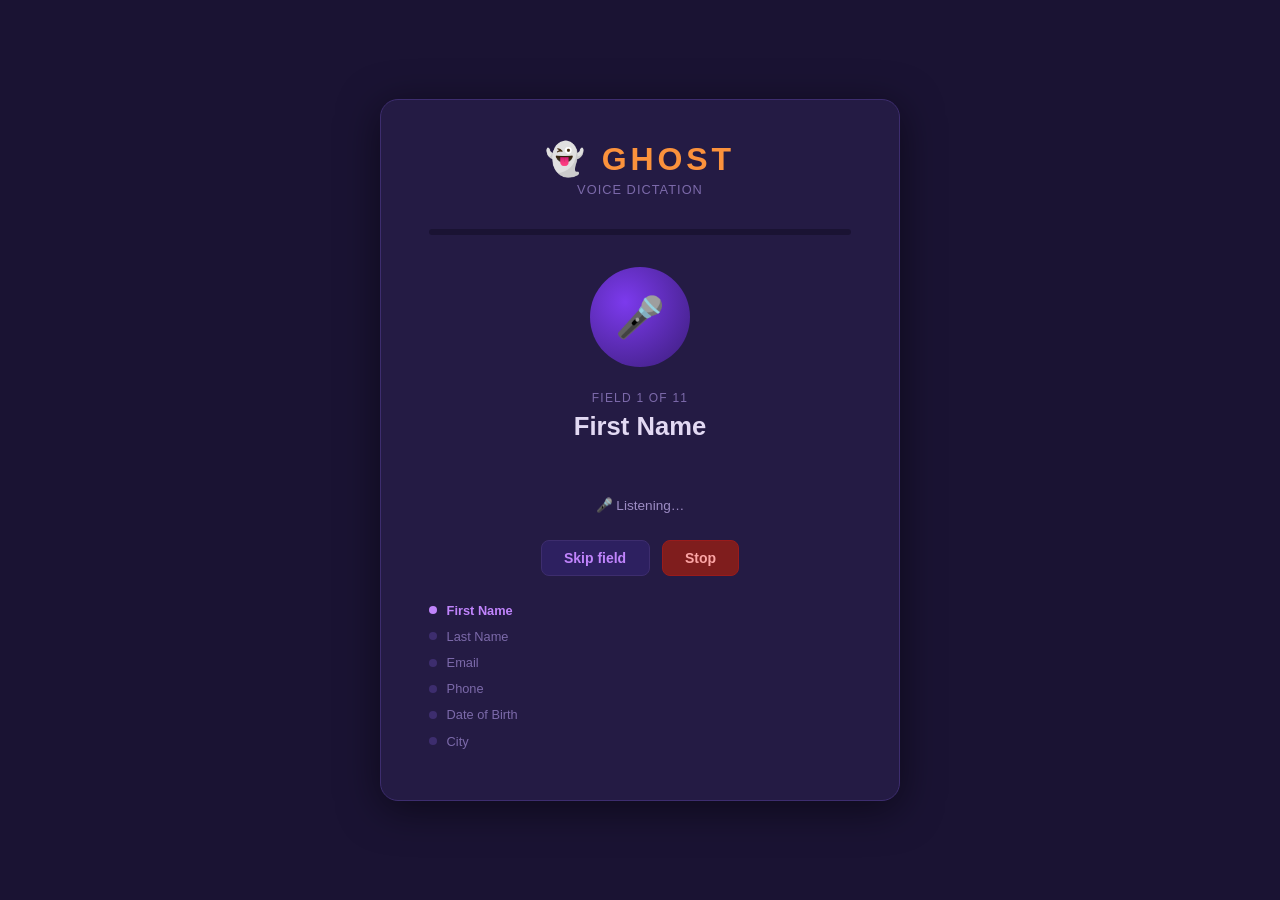
==== popup/dictation.html @ 05493c3d "dictation limited" ====
<!DOCTYPE html>
<html lang="en">
<head>
  <meta charset="UTF-8" />
  <title>GHOST — Dictation</title>
  <style>
    *, *::before, *::after { box-sizing: border-box; margin: 0; padding: 0; }

    body {
      font-family: -apple-system, BlinkMacSystemFont, 'Segoe UI', sans-serif;
      background: #1a1333;
      color: #e2d9f3;
      min-height: 100vh;
      display: flex;
      flex-direction: column;
      align-items: center;
      justify-content: center;
      padding: 2rem;
    }

    .card {
      background: #241b44;
      border: 1px solid #3d2d6e;
      border-radius: 18px;
      padding: 2.5rem 3rem;
      max-width: 520px;
      width: 100%;
      text-align: center;
      box-shadow: 0 8px 40px rgba(0,0,0,0.5);
    }

    .logo {
      font-size: 2rem;
      font-weight: 800;
      color: #c084fc;
      letter-spacing: 0.12em;
      margin-bottom: 0.25rem;
    }
    .logo span { color: #fb923c; }

    .subtitle {
      font-size: 0.8rem;
      color: #7c6aaa;
      margin-bottom: 2rem;
      letter-spacing: 0.08em;
      text-transform: uppercase;
    }

    /* Progress */
    .progress-wrap {
      background: #1a1333;
      border-radius: 99px;
      height: 6px;
      margin-bottom: 2rem;
      overflow: hidden;
    }
    .progress-bar {
      height: 100%;
      background: linear-gradient(90deg, #7c3aed, #fb923c);
      border-radius: 99px;
      transition: width 0.4s ease;
    }

    /* Mic orb */
    .orb-wrap {
      position: relative;
      width: 100px;
      height: 100px;
      margin: 0 auto 1.5rem;
    }
    .orb {
      width: 100px;
      height: 100px;
      border-radius: 50%;
      background: radial-gradient(circle at 35% 35%, #7c3aed, #3b1d7a);
      display: flex;
      align-items: center;
      justify-content: center;
      font-size: 2.5rem;
      position: relative;
      z-index: 1;
      transition: transform 0.2s;
    }
    .orb.listening {
      animation: pulse-orb 1.2s ease-in-out infinite;
    }
    .orb.done-orb { background: radial-gradient(circle at 35% 35%, #16a34a, #064e1e); }
    .orb.error-orb { background: radial-gradient(circle at 35% 35%, #dc2626, #7f1d1d); }

    @keyframes pulse-orb {
      0%, 100% { box-shadow: 0 0 0 0 rgba(124,58,237,0.5); transform: scale(1); }
      50%       { box-shadow: 0 0 0 18px rgba(124,58,237,0); transform: scale(1.04); }
    }

    /* Field display */
    .field-label {
      font-size: 0.75rem;
      color: #7c6aaa;
      text-transform: uppercase;
      letter-spacing: 0.1em;
      margin-bottom: 0.4rem;
    }
    .field-name {
      font-size: 1.6rem;
      font-weight: 700;
      color: #e2d9f3;
      margin-bottom: 0.5rem;
    }
    .field-value {
      font-size: 1rem;
      color: #c084fc;
      min-height: 1.5rem;
      margin-bottom: 1.5rem;
      font-style: italic;
    }

    .status {
      font-size: 0.85rem;
      color: #9d8cc4;
      margin-bottom: 1.5rem;
      min-height: 1.2rem;
    }
    .status.err { color: #f87171; }
    .status.ok  { color: #4ade80; }

    /* Buttons */
    .btn-row {
      display: flex;
      gap: 0.75rem;
      justify-content: center;
    }
    button {
      padding: 0.55rem 1.4rem;
      border-radius: 8px;
      border: none;
      cursor: pointer;
      font-size: 0.875rem;
      font-weight: 600;
      transition: opacity 0.15s, transform 0.1s;
    }
    button:active { transform: scale(0.97); }
    button:disabled { opacity: 0.4; cursor: default; }

    .btn-skip {
      background: #2d2060;
      color: #c084fc;
      border: 1px solid #3d2d6e;
    }
    .btn-stop {
      background: #7f1d1d;
      color: #fca5a5;
      border: 1px solid #991b1b;
    }
    .btn-close {
      background: #16a34a;
      color: #dcfce7;
    }

    /* Step list */
    .steps {
      display: flex;
      flex-direction: column;
      gap: 0.3rem;
      margin-top: 1.5rem;
      text-align: left;
      max-height: 160px;
      overflow-y: auto;
    }
    .step {
      display: flex;
      align-items: center;
      gap: 0.6rem;
      font-size: 0.8rem;
      color: #7c6aaa;
      padding: 0.2rem 0;
    }
    .step.current { color: #c084fc; font-weight: 600; }
    .step.done    { color: #4ade80; }
    .step-dot {
      width: 8px; height: 8px;
      border-radius: 50%;
      background: #3d2d6e;
      flex-shrink: 0;
    }
    .step.current .step-dot { background: #c084fc; }
    .step.done    .step-dot { background: #4ade80; }
  </style>
</head>
<body>
  <div class="card">
    <div class="logo">👻 <span>GHOST</span></div>
    <div class="subtitle">Voice Dictation</div>

    <div class="progress-wrap">
      <div class="progress-bar" id="progressBar" style="width:0%"></div>
    </div>

    <div class="orb-wrap">
      <div class="orb listening" id="orb">🎤</div>
    </div>

    <div class="field-label" id="fieldLabel">Starting…</div>
    <div class="field-name"  id="fieldName">—</div>
    <div class="field-value" id="fieldValue"></div>
    <div class="status"      id="status">Waiting for microphone permission…</div>

    <div class="btn-row" id="btnRow">
      <button class="btn-skip" id="skipBtn">Skip field</button>
      <button class="btn-stop" id="stopBtn">Stop</button>
    </div>

    <div class="steps" id="stepsList"></div>
  </div>

  <script src="dictation.js"></script>
</body>
</html>
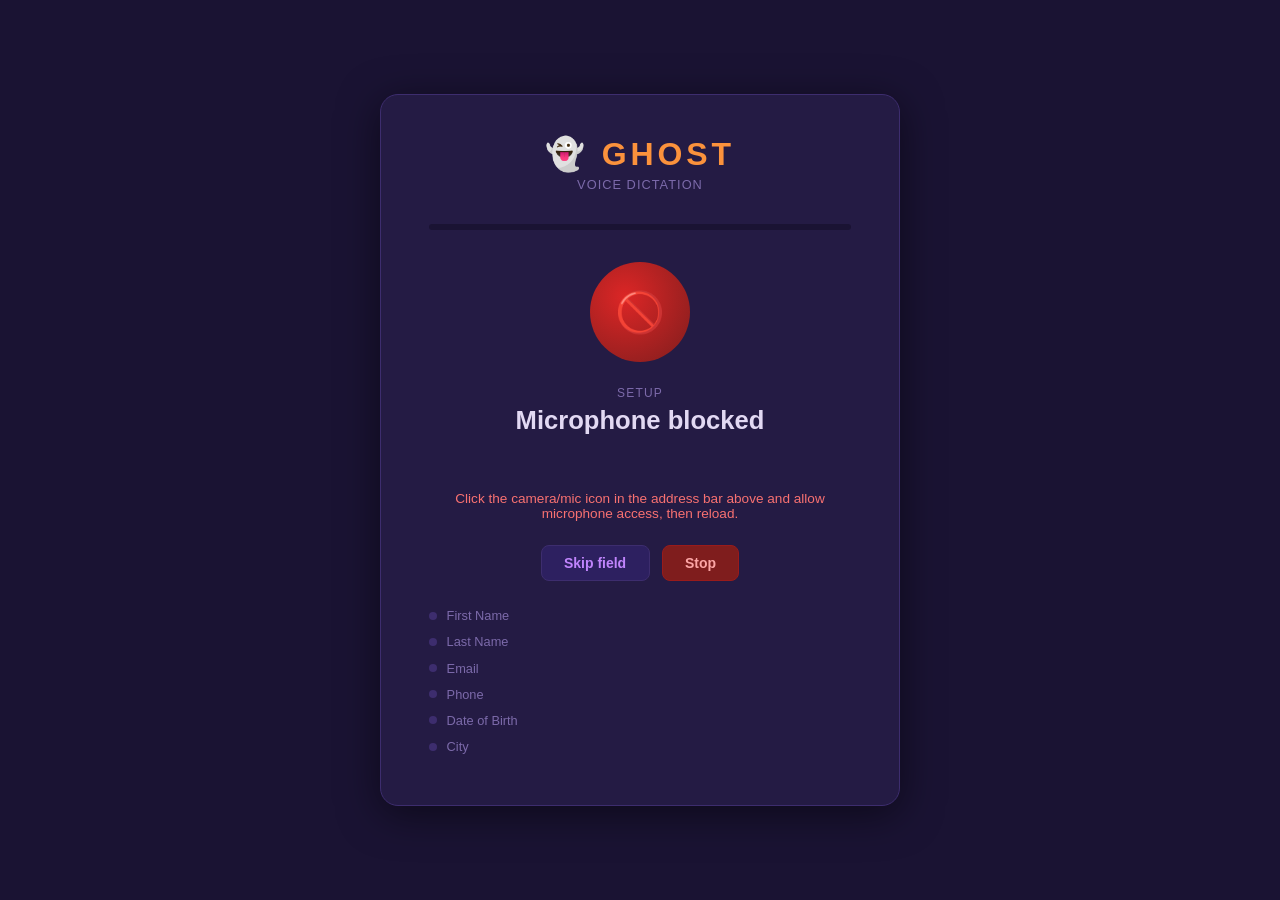
==== commit c2e55e4e: "dictation updates" ====
--- a/popup/dictation.html
+++ b/popup/dictation.html
@@ -184,6 +184,50 @@
     }
     .step.current .step-dot { background: #c084fc; }
     .step.done    .step-dot { background: #4ade80; }
+
+    /* Mic level meter */
+    .mic-meter {
+      display: none;
+      margin: 0.75rem auto 0.5rem;
+      background: #1a1333;
+      border-radius: 99px;
+      height: 8px;
+      width: 80%;
+      overflow: hidden;
+    }
+    .mic-bar {
+      height: 100%;
+      width: 0%;
+      border-radius: 99px;
+      background: linear-gradient(90deg, #7c3aed, #fb923c);
+      transition: width 0.05s linear;
+    }
+    .mic-label {
+      font-size: 0.7rem;
+      color: #7c6aaa;
+      margin-bottom: 0.5rem;
+      display: none;
+    }
+
+    /* Text fallback input */
+    .text-input {
+      display: none;
+      width: 100%;
+      margin: 0.75rem 0 0.5rem;
+      padding: 0.6rem 0.9rem;
+      background: #1a1333;
+      border: 1px solid #3d2d6e;
+      border-radius: 8px;
+      color: #e2d9f3;
+      font-size: 0.9rem;
+    }
+    .text-input:focus { outline: none; border-color: #7c3aed; }
+    .btn-text-submit {
+      display: none;
+      background: #7c3aed;
+      color: #fff;
+      margin-top: 0.25rem;
+    }
   </style>
 </head>
 <body>
@@ -202,7 +246,14 @@
     <div class="field-label" id="fieldLabel">Starting…</div>
     <div class="field-name"  id="fieldName">—</div>
     <div class="field-value" id="fieldValue"></div>
-    <div class="status"      id="status">Waiting for microphone permission…</div>
+
+    <div class="mic-meter" id="micMeter"><div class="mic-bar" id="micBar"></div></div>
+    <div class="mic-label" id="micLabel">Mic level — if bar doesn't move when you speak, check your mic selection</div>
+
+    <div class="status" id="status">Waiting for microphone permission…</div>
+
+    <input  class="text-input"     id="textInput"  type="text" />
+    <button class="btn-text-submit" id="textSubmit">Submit ↵</button>
 
     <div class="btn-row" id="btnRow">
       <button class="btn-skip" id="skipBtn">Skip field</button>
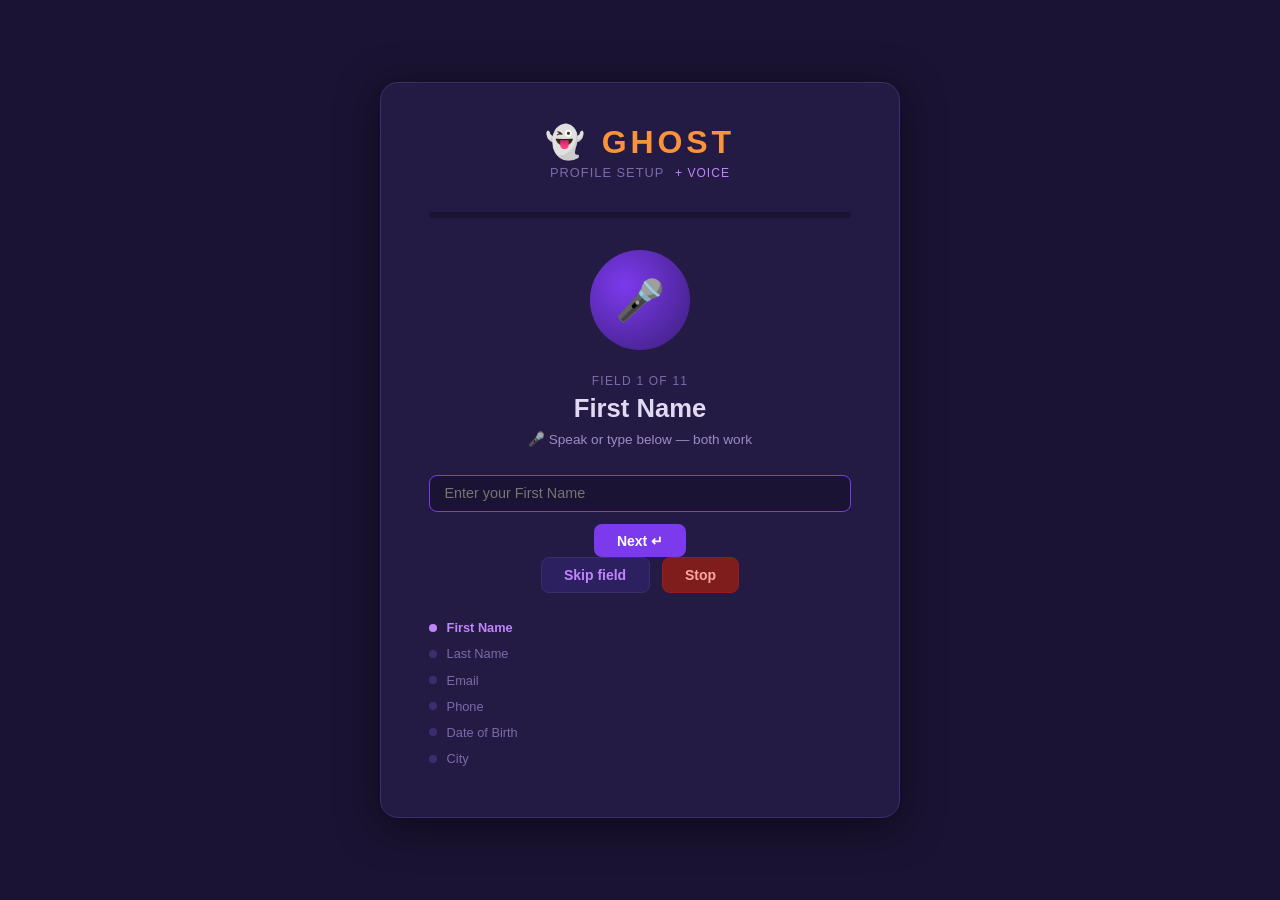
==== commit b1523355: "Pill update" ====
--- a/popup/dictation.html
+++ b/popup/dictation.html
@@ -233,7 +233,7 @@
 <body>
   <div class="card">
     <div class="logo">👻 <span>GHOST</span></div>
-    <div class="subtitle">Voice Dictation</div>
+    <div class="subtitle">Profile Setup <span id="voiceBadge" style="color:#c084fc;font-size:0.75rem;margin-left:0.4rem;">+ Voice</span></div>
 
     <div class="progress-wrap">
       <div class="progress-bar" id="progressBar" style="width:0%"></div>
@@ -245,15 +245,14 @@
 
     <div class="field-label" id="fieldLabel">Starting…</div>
     <div class="field-name"  id="fieldName">—</div>
-    <div class="field-value" id="fieldValue"></div>
 
     <div class="mic-meter" id="micMeter"><div class="mic-bar" id="micBar"></div></div>
-    <div class="mic-label" id="micLabel">Mic level — if bar doesn't move when you speak, check your mic selection</div>
-
-    <div class="status" id="status">Waiting for microphone permission…</div>
-
-    <input  class="text-input"     id="textInput"  type="text" />
-    <button class="btn-text-submit" id="textSubmit">Submit ↵</button>
+    <div class="mic-label" id="micLabel">Mic level — if bar doesn't move when you speak, check your mic</div>
+
+    <div class="status" id="status">Starting…</div>
+
+    <input  class="text-input"     id="textInput"  type="text" style="display:none" />
+    <button class="btn-text-submit" id="textSubmit" style="display:none">Next ↵</button>
 
     <div class="btn-row" id="btnRow">
       <button class="btn-skip" id="skipBtn">Skip field</button>
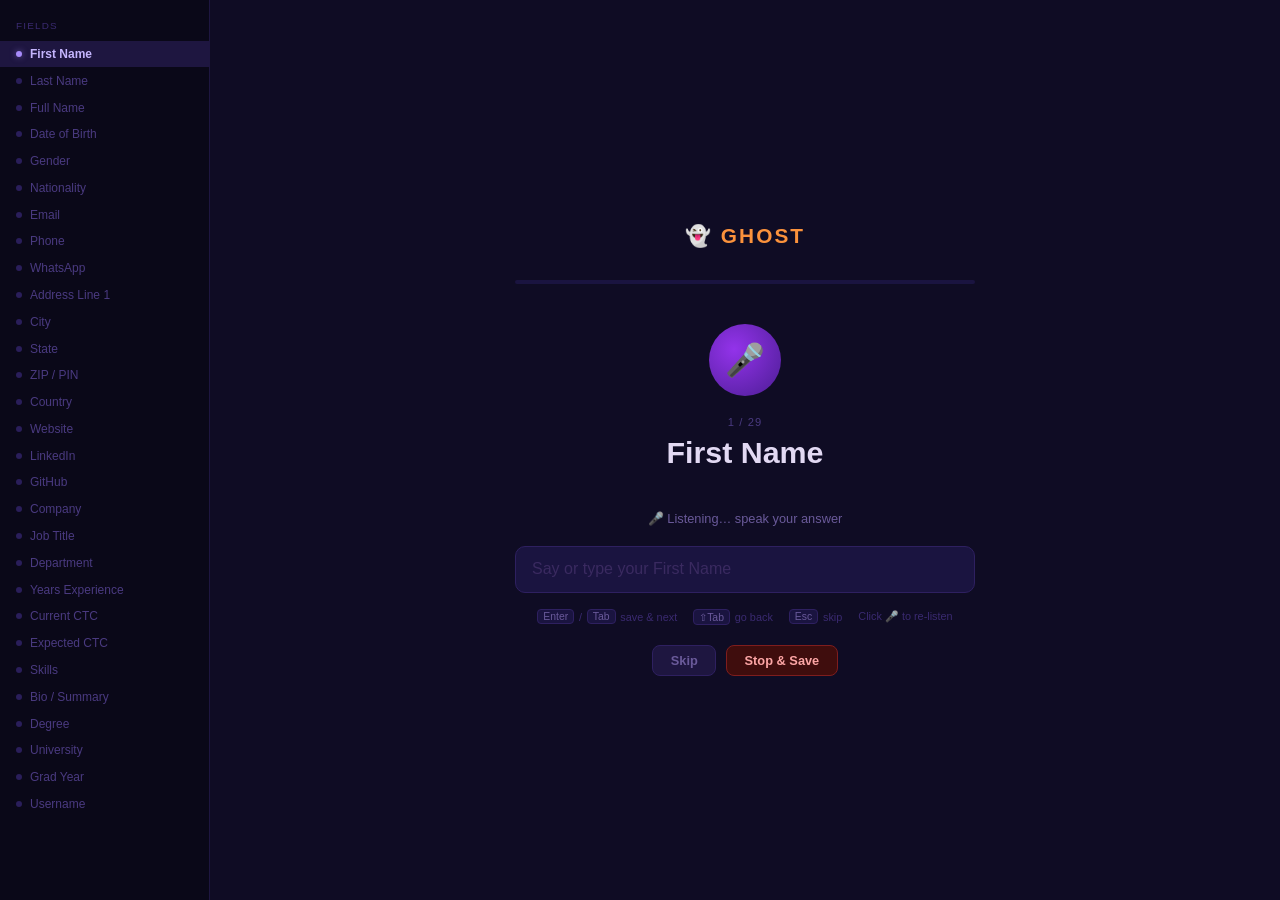
==== commit 93ae5e0f: "dictation" ====
--- a/popup/dictation.html
+++ b/popup/dictation.html
@@ -8,260 +8,282 @@
 
     body {
       font-family: -apple-system, BlinkMacSystemFont, 'Segoe UI', sans-serif;
-      background: #1a1333;
+      background: #0f0c24;
       color: #e2d9f3;
       min-height: 100vh;
+      display: flex;
+    }
+
+    .layout { display: flex; width: 100%; min-height: 100vh; }
+
+    /* ── Sidebar ── */
+    .sidebar {
+      width: 210px;
+      background: #0a0818;
+      border-right: 1px solid #1e1640;
+      padding: 1.25rem 0;
+      overflow-y: auto;
+      flex-shrink: 0;
+    }
+    .sidebar-title {
+      font-size: 0.62rem;
+      color: #3a2a70;
+      text-transform: uppercase;
+      letter-spacing: 0.12em;
+      padding: 0 1rem 0.6rem;
+    }
+    .step {
+      display: flex;
+      align-items: center;
+      gap: 0.5rem;
+      padding: 0.4rem 1rem;
+      cursor: pointer;
+      transition: background 0.1s;
+    }
+    .step:hover { background: #150f30; }
+    .step.current { background: #1e1640; }
+    .step-dot {
+      width: 6px; height: 6px;
+      border-radius: 50%;
+      background: #2a1e5a;
+      flex-shrink: 0;
+    }
+    .step.done    .step-dot { background: #4ade80; }
+    .step.current .step-dot { background: #a78bfa; box-shadow: 0 0 6px #a78bfa88; }
+    .step-label {
+      font-size: 0.75rem;
+      color: #4a3a80;
+      flex: 1;
+      white-space: nowrap;
+      overflow: hidden;
+      text-overflow: ellipsis;
+    }
+    .step.done    .step-label { color: #4ade80; }
+    .step.current .step-label { color: #c4b5fd; font-weight: 600; }
+    .step-val {
+      font-size: 0.62rem;
+      color: #3a2a60;
+      white-space: nowrap;
+      max-width: 70px;
+      overflow: hidden;
+      text-overflow: ellipsis;
+    }
+    .step.done .step-val { color: #166534; }
+
+    /* ── Main ── */
+    .main {
+      flex: 1;
       display: flex;
       flex-direction: column;
       align-items: center;
       justify-content: center;
-      padding: 2rem;
-    }
-
-    .card {
-      background: #241b44;
-      border: 1px solid #3d2d6e;
-      border-radius: 18px;
-      padding: 2.5rem 3rem;
-      max-width: 520px;
+      padding: 2.5rem 2rem;
+      gap: 0;
+    }
+
+    .logo {
+      font-size: 1.3rem;
+      font-weight: 800;
+      color: #a78bfa;
+      letter-spacing: 0.1em;
+      margin-bottom: 2rem;
+    }
+    .logo span { color: #fb923c; }
+
+    .progress-wrap {
       width: 100%;
-      text-align: center;
-      box-shadow: 0 8px 40px rgba(0,0,0,0.5);
-    }
-
-    .logo {
-      font-size: 2rem;
-      font-weight: 800;
-      color: #c084fc;
-      letter-spacing: 0.12em;
-      margin-bottom: 0.25rem;
-    }
-    .logo span { color: #fb923c; }
-
-    .subtitle {
-      font-size: 0.8rem;
-      color: #7c6aaa;
-      margin-bottom: 2rem;
-      letter-spacing: 0.08em;
-      text-transform: uppercase;
-    }
-
-    /* Progress */
-    .progress-wrap {
-      background: #1a1333;
+      max-width: 460px;
+      background: #1a1440;
       border-radius: 99px;
-      height: 6px;
-      margin-bottom: 2rem;
+      height: 4px;
+      margin-bottom: 2.5rem;
       overflow: hidden;
     }
     .progress-bar {
       height: 100%;
       background: linear-gradient(90deg, #7c3aed, #fb923c);
       border-radius: 99px;
-      transition: width 0.4s ease;
-    }
-
-    /* Mic orb */
-    .orb-wrap {
-      position: relative;
-      width: 100px;
-      height: 100px;
-      margin: 0 auto 1.5rem;
-    }
+      transition: width 0.3s ease;
+      width: 0%;
+    }
+
+    .field-card {
+      width: 100%;
+      max-width: 460px;
+      text-align: center;
+    }
+
+    /* ── Orb ── */
     .orb {
-      width: 100px;
-      height: 100px;
+      width: 72px; height: 72px;
       border-radius: 50%;
       background: radial-gradient(circle at 35% 35%, #7c3aed, #3b1d7a);
       display: flex;
       align-items: center;
       justify-content: center;
-      font-size: 2.5rem;
+      font-size: 2rem;
+      margin: 0 auto 1.25rem;
+      cursor: pointer;
+      transition: transform 0.15s;
+      user-select: none;
+    }
+    .orb:hover { transform: scale(1.06); }
+    .orb:active { transform: scale(0.96); }
+    .orb.listening {
+      animation: pulse 1.2s ease-in-out infinite;
+      background: radial-gradient(circle at 35% 35%, #9333ea, #4c1d95);
+    }
+    .orb.heard { background: radial-gradient(circle at 35% 35%, #16a34a, #064e1e); }
+    .orb.off   { background: radial-gradient(circle at 35% 35%, #374151, #111827); cursor: default; }
+    @keyframes pulse {
+      0%,100% { box-shadow: 0 0 0 0 rgba(124,58,237,0.5); transform: scale(1); }
+      50%      { box-shadow: 0 0 0 14px rgba(124,58,237,0); transform: scale(1.05); }
+    }
+
+    .field-num  { font-size: 0.7rem; color: #4a3a80; letter-spacing: 0.1em; text-transform: uppercase; margin-bottom: 0.4rem; }
+    .field-name { font-size: 1.9rem; font-weight: 700; color: #e2d9f3; margin-bottom: 0.3rem; line-height: 1.2; }
+    .field-hint { font-size: 0.75rem; color: #4a3a80; margin-bottom: 1.2rem; min-height: 1rem; }
+
+    .status {
+      font-size: 0.8rem;
+      color: #6a5a9a;
+      margin-bottom: 1rem;
+      min-height: 1.2rem;
+      transition: color 0.2s;
+    }
+
+    .text-input {
+      width: 100%;
+      padding: 0.85rem 1rem;
+      background: #1a1440;
+      border: 1.5px solid #2e2060;
+      border-radius: 10px;
+      color: #e2d9f3;
+      font-size: 1rem;
+      outline: none;
+      transition: border-color 0.15s, box-shadow 0.15s;
+      margin-bottom: 1rem;
+    }
+    .text-input:focus { border-color: #7c3aed; box-shadow: 0 0 0 3px rgba(124,58,237,0.18); }
+    .text-input::placeholder { color: #3a2a60; }
+
+    /* Brave notice */
+    .brave-notice {
+      display: none;
+      background: #1c1030;
+      border: 1px solid #4c1d95;
+      border-radius: 8px;
+      padding: 0.75rem 1rem;
+      font-size: 0.78rem;
+      color: #a78bfa;
+      margin-bottom: 1rem;
+      text-align: left;
+      line-height: 1.5;
       position: relative;
-      z-index: 1;
-      transition: transform 0.2s;
-    }
-    .orb.listening {
-      animation: pulse-orb 1.2s ease-in-out infinite;
-    }
-    .orb.done-orb { background: radial-gradient(circle at 35% 35%, #16a34a, #064e1e); }
-    .orb.error-orb { background: radial-gradient(circle at 35% 35%, #dc2626, #7f1d1d); }
-
-    @keyframes pulse-orb {
-      0%, 100% { box-shadow: 0 0 0 0 rgba(124,58,237,0.5); transform: scale(1); }
-      50%       { box-shadow: 0 0 0 18px rgba(124,58,237,0); transform: scale(1.04); }
-    }
-
-    /* Field display */
-    .field-label {
-      font-size: 0.75rem;
-      color: #7c6aaa;
-      text-transform: uppercase;
-      letter-spacing: 0.1em;
-      margin-bottom: 0.4rem;
-    }
-    .field-name {
-      font-size: 1.6rem;
-      font-weight: 700;
-      color: #e2d9f3;
-      margin-bottom: 0.5rem;
-    }
-    .field-value {
-      font-size: 1rem;
-      color: #c084fc;
-      min-height: 1.5rem;
-      margin-bottom: 1.5rem;
-      font-style: italic;
-    }
-
-    .status {
-      font-size: 0.85rem;
-      color: #9d8cc4;
-      margin-bottom: 1.5rem;
-      min-height: 1.2rem;
-    }
-    .status.err { color: #f87171; }
-    .status.ok  { color: #4ade80; }
-
-    /* Buttons */
-    .btn-row {
-      display: flex;
-      gap: 0.75rem;
+    }
+    .brave-notice strong { color: #c4b5fd; display: block; margin-bottom: 0.2rem; }
+    .brave-notice a { color: #818cf8; }
+    #dismissBrave {
+      position: absolute; top: 0.5rem; right: 0.6rem;
+      background: none; border: none; color: #6a5a9a;
+      cursor: pointer; font-size: 0.9rem; padding: 0;
+    }
+
+    /* Kbd hints */
+    .kbd-hints {
+      display: flex;
+      gap: 1rem;
       justify-content: center;
-    }
-    button {
-      padding: 0.55rem 1.4rem;
-      border-radius: 8px;
-      border: none;
-      cursor: pointer;
-      font-size: 0.875rem;
-      font-weight: 600;
-      transition: opacity 0.15s, transform 0.1s;
-    }
+      flex-wrap: wrap;
+      margin-bottom: 1.25rem;
+    }
+    .kbd-hint { display: flex; align-items: center; gap: 0.3rem; font-size: 0.68rem; color: #3a2a70; }
+    kbd {
+      background: #1a1440; border: 1px solid #2e2060;
+      border-radius: 4px; padding: 1px 5px;
+      font-size: 0.65rem; color: #6a5a9a; font-family: inherit;
+    }
+
+    .btn-row { display: flex; gap: 0.6rem; justify-content: center; }
+    button { padding: 0.45rem 1.1rem; border-radius: 8px; border: none; cursor: pointer; font-size: 0.8rem; font-weight: 600; transition: opacity 0.15s, transform 0.1s; }
     button:active { transform: scale(0.97); }
-    button:disabled { opacity: 0.4; cursor: default; }
-
-    .btn-skip {
-      background: #2d2060;
-      color: #c084fc;
-      border: 1px solid #3d2d6e;
-    }
-    .btn-stop {
-      background: #7f1d1d;
-      color: #fca5a5;
-      border: 1px solid #991b1b;
-    }
-    .btn-close {
-      background: #16a34a;
-      color: #dcfce7;
-    }
-
-    /* Step list */
-    .steps {
-      display: flex;
-      flex-direction: column;
-      gap: 0.3rem;
-      margin-top: 1.5rem;
-      text-align: left;
-      max-height: 160px;
-      overflow-y: auto;
-    }
-    .step {
-      display: flex;
-      align-items: center;
-      gap: 0.6rem;
-      font-size: 0.8rem;
-      color: #7c6aaa;
-      padding: 0.2rem 0;
-    }
-    .step.current { color: #c084fc; font-weight: 600; }
-    .step.done    { color: #4ade80; }
-    .step-dot {
-      width: 8px; height: 8px;
-      border-radius: 50%;
-      background: #3d2d6e;
-      flex-shrink: 0;
-    }
-    .step.current .step-dot { background: #c084fc; }
-    .step.done    .step-dot { background: #4ade80; }
-
-    /* Mic level meter */
-    .mic-meter {
-      display: none;
-      margin: 0.75rem auto 0.5rem;
-      background: #1a1333;
-      border-radius: 99px;
-      height: 8px;
-      width: 80%;
-      overflow: hidden;
-    }
-    .mic-bar {
-      height: 100%;
-      width: 0%;
-      border-radius: 99px;
-      background: linear-gradient(90deg, #7c3aed, #fb923c);
-      transition: width 0.05s linear;
-    }
-    .mic-label {
-      font-size: 0.7rem;
-      color: #7c6aaa;
-      margin-bottom: 0.5rem;
-      display: none;
-    }
-
-    /* Text fallback input */
-    .text-input {
-      display: none;
-      width: 100%;
-      margin: 0.75rem 0 0.5rem;
-      padding: 0.6rem 0.9rem;
-      background: #1a1333;
-      border: 1px solid #3d2d6e;
-      border-radius: 8px;
-      color: #e2d9f3;
-      font-size: 0.9rem;
-    }
-    .text-input:focus { outline: none; border-color: #7c3aed; }
-    .btn-text-submit {
-      display: none;
-      background: #7c3aed;
-      color: #fff;
-      margin-top: 0.25rem;
-    }
+    .btn-skip { background: #1e1640; color: #6a5a9a; border: 1px solid #2e2060; }
+    .btn-stop { background: #3f0d0d; color: #fca5a5; border: 1px solid #7f1d1d; }
+    .btn-skip:hover { background: #2a1e5a; }
+    .btn-stop:hover { background: #7f1d1d; }
+
+    /* Done panel */
+    .done-panel { display: none; flex-direction: column; align-items: center; gap: 0.75rem; text-align: center; }
+    .done-icon { font-size: 3rem; }
+    .done-title { font-size: 1.4rem; font-weight: 700; color: #4ade80; }
+    .done-sub { font-size: 0.82rem; color: #4a3a80; }
+    .btn-close { margin-top: 0.5rem; background: #16a34a; color: #dcfce7; padding: 0.5rem 1.5rem; }
   </style>
 </head>
 <body>
-  <div class="card">
+<div class="layout">
+
+  <!-- Sidebar -->
+  <aside class="sidebar">
+    <div class="sidebar-title">Fields</div>
+    <div id="stepsList"></div>
+  </aside>
+
+  <!-- Main -->
+  <main class="main">
     <div class="logo">👻 <span>GHOST</span></div>
-    <div class="subtitle">Profile Setup <span id="voiceBadge" style="color:#c084fc;font-size:0.75rem;margin-left:0.4rem;">+ Voice</span></div>
 
     <div class="progress-wrap">
-      <div class="progress-bar" id="progressBar" style="width:0%"></div>
+      <div class="progress-bar" id="progressBar"></div>
     </div>
 
-    <div class="orb-wrap">
-      <div class="orb listening" id="orb">🎤</div>
+    <!-- Active panel -->
+    <div class="field-card" id="mainPanel">
+      <div class="orb" id="orb" title="Click to re-listen">🎤</div>
+
+      <div class="field-num"  id="fieldNum">1 / 29</div>
+      <div class="field-name" id="fieldName">—</div>
+      <div class="field-hint" id="fieldHint"></div>
+
+      <div class="status" id="status">Starting…</div>
+
+      <!-- Brave voice notice -->
+      <div class="brave-notice" id="braveNotice">
+        <button id="dismissBrave">✕</button>
+        <strong>🦁 Voice blocked by Brave</strong>
+        Brave blocks Google speech by default. To enable voice dictation:<br>
+        Go to <strong>brave://settings/privacy</strong> → turn on
+        <em>"Allow Google login for extensions"</em> or disable Shields for this page.
+        <br>You can still type your answers below.
+      </div>
+
+      <input class="text-input" id="textInput" type="text"
+             autocomplete="off" spellcheck="false" placeholder="Say or type your answer…" />
+
+      <div class="kbd-hints">
+        <span class="kbd-hint"><kbd>Enter</kbd>/<kbd>Tab</kbd> save & next</span>
+        <span class="kbd-hint"><kbd>⇧Tab</kbd> go back</span>
+        <span class="kbd-hint"><kbd>Esc</kbd> skip</span>
+        <span class="kbd-hint">Click 🎤 to re-listen</span>
+      </div>
+
+      <div class="btn-row">
+        <button class="btn-skip" id="skipBtn">Skip</button>
+        <button class="btn-stop" id="stopBtn">Stop &amp; Save</button>
+      </div>
     </div>
 
-    <div class="field-label" id="fieldLabel">Starting…</div>
-    <div class="field-name"  id="fieldName">—</div>
-
-    <div class="mic-meter" id="micMeter"><div class="mic-bar" id="micBar"></div></div>
-    <div class="mic-label" id="micLabel">Mic level — if bar doesn't move when you speak, check your mic</div>
-
-    <div class="status" id="status">Starting…</div>
-
-    <input  class="text-input"     id="textInput"  type="text" style="display:none" />
-    <button class="btn-text-submit" id="textSubmit" style="display:none">Next ↵</button>
-
-    <div class="btn-row" id="btnRow">
-      <button class="btn-skip" id="skipBtn">Skip field</button>
-      <button class="btn-stop" id="stopBtn">Stop</button>
+    <!-- Done panel -->
+    <div class="done-panel" id="donePanel">
+      <div class="done-icon">✅</div>
+      <div class="done-title">Profile updated!</div>
+      <div class="done-sub" id="savedCount"></div>
+      <div class="done-sub">Closing in 3 seconds…</div>
+      <button class="btn-close" id="closeBtn">Close now</button>
     </div>
-
-    <div class="steps" id="stepsList"></div>
-  </div>
-
-  <script src="dictation.js"></script>
+  </main>
+
+</div>
+<script src="dictation.js"></script>
 </body>
 </html>
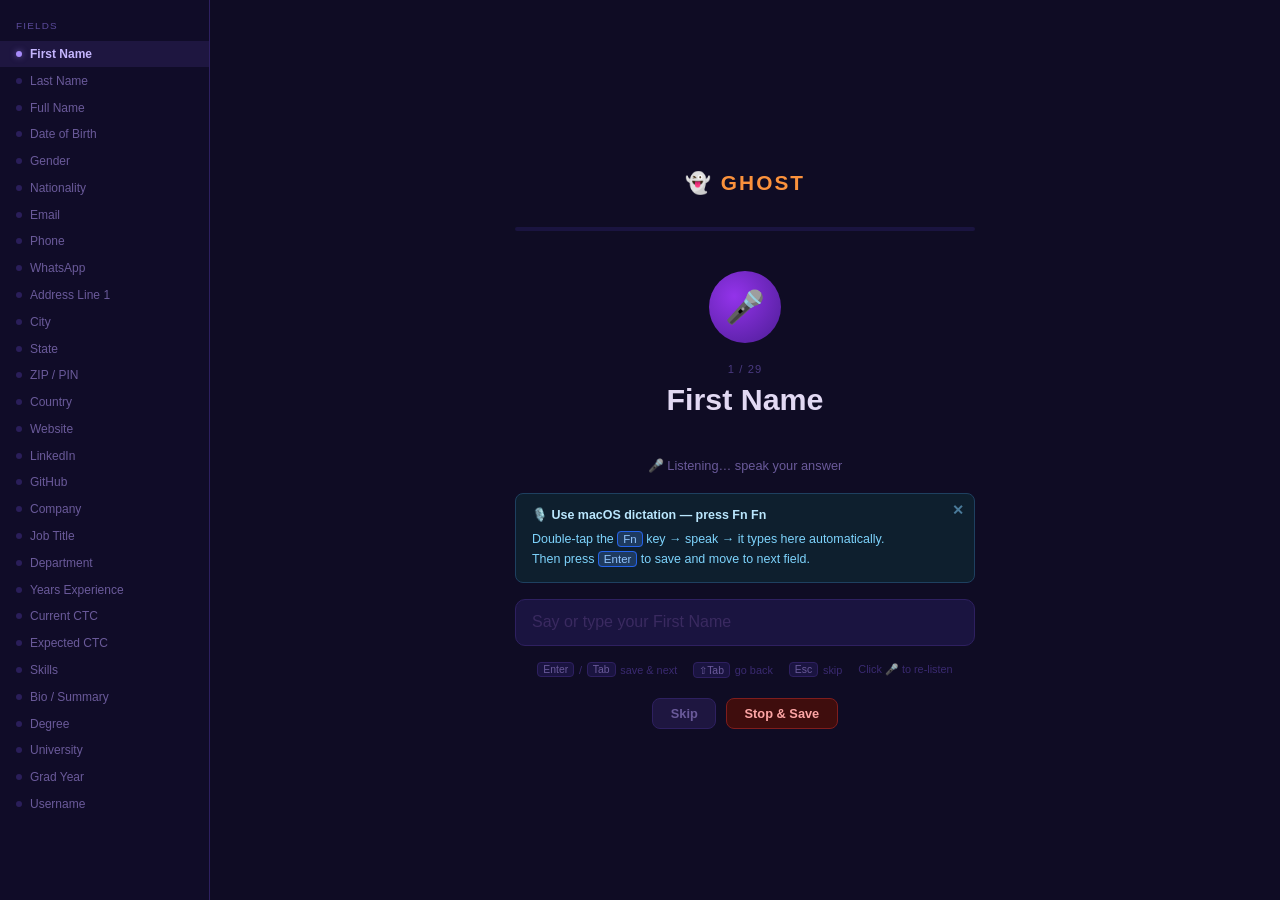
==== commit ae4da9e9: "dictation work" ====
--- a/popup/dictation.html
+++ b/popup/dictation.html
@@ -19,15 +19,15 @@
     /* ── Sidebar ── */
     .sidebar {
       width: 210px;
-      background: #0a0818;
-      border-right: 1px solid #1e1640;
+      background: #100c28;
+      border-right: 1px solid #2e2060;
       padding: 1.25rem 0;
       overflow-y: auto;
       flex-shrink: 0;
     }
     .sidebar-title {
       font-size: 0.62rem;
-      color: #3a2a70;
+      color: #5a4a9a;
       text-transform: uppercase;
       letter-spacing: 0.12em;
       padding: 0 1rem 0.6rem;
@@ -52,7 +52,7 @@
     .step.current .step-dot { background: #a78bfa; box-shadow: 0 0 6px #a78bfa88; }
     .step-label {
       font-size: 0.75rem;
-      color: #4a3a80;
+      color: #6a5a9a;
       flex: 1;
       white-space: nowrap;
       overflow: hidden;
@@ -167,25 +167,28 @@
     .text-input:focus { border-color: #7c3aed; box-shadow: 0 0 0 3px rgba(124,58,237,0.18); }
     .text-input::placeholder { color: #3a2a60; }
 
-    /* Brave notice */
-    .brave-notice {
-      display: none;
-      background: #1c1030;
-      border: 1px solid #4c1d95;
+    /* System dictation tip */
+    .sys-tip {
+      background: #0e1f2e;
+      border: 1px solid #1e4060;
       border-radius: 8px;
       padding: 0.75rem 1rem;
       font-size: 0.78rem;
-      color: #a78bfa;
+      color: #7dd3fc;
       margin-bottom: 1rem;
       text-align: left;
-      line-height: 1.5;
+      line-height: 1.6;
       position: relative;
     }
-    .brave-notice strong { color: #c4b5fd; display: block; margin-bottom: 0.2rem; }
-    .brave-notice a { color: #818cf8; }
-    #dismissBrave {
+    .sys-tip strong { color: #bae6fd; display: block; margin-bottom: 0.25rem; }
+    .sys-tip kbd {
+      background: #1e3a5f; border: 1px solid #2563eb;
+      border-radius: 4px; padding: 1px 5px;
+      font-size: 0.72rem; color: #93c5fd;
+    }
+    #dismissTip {
       position: absolute; top: 0.5rem; right: 0.6rem;
-      background: none; border: none; color: #6a5a9a;
+      background: none; border: none; color: #4a7a9a;
       cursor: pointer; font-size: 0.9rem; padding: 0;
     }
 
@@ -247,14 +250,12 @@
 
       <div class="status" id="status">Starting…</div>
 
-      <!-- Brave voice notice -->
-      <div class="brave-notice" id="braveNotice">
-        <button id="dismissBrave">✕</button>
-        <strong>🦁 Voice blocked by Brave</strong>
-        Brave blocks Google speech by default. To enable voice dictation:<br>
-        Go to <strong>brave://settings/privacy</strong> → turn on
-        <em>"Allow Google login for extensions"</em> or disable Shields for this page.
-        <br>You can still type your answers below.
+      <!-- System dictation tip -->
+      <div class="sys-tip" id="sysTip">
+        <button id="dismissTip" title="Dismiss">✕</button>
+        <strong>🎙️ Use macOS dictation — press Fn Fn</strong>
+        Double-tap the <kbd>Fn</kbd> key → speak → it types here automatically.<br>
+        Then press <kbd>Enter</kbd> to save and move to next field.
       </div>
 
       <input class="text-input" id="textInput" type="text"
